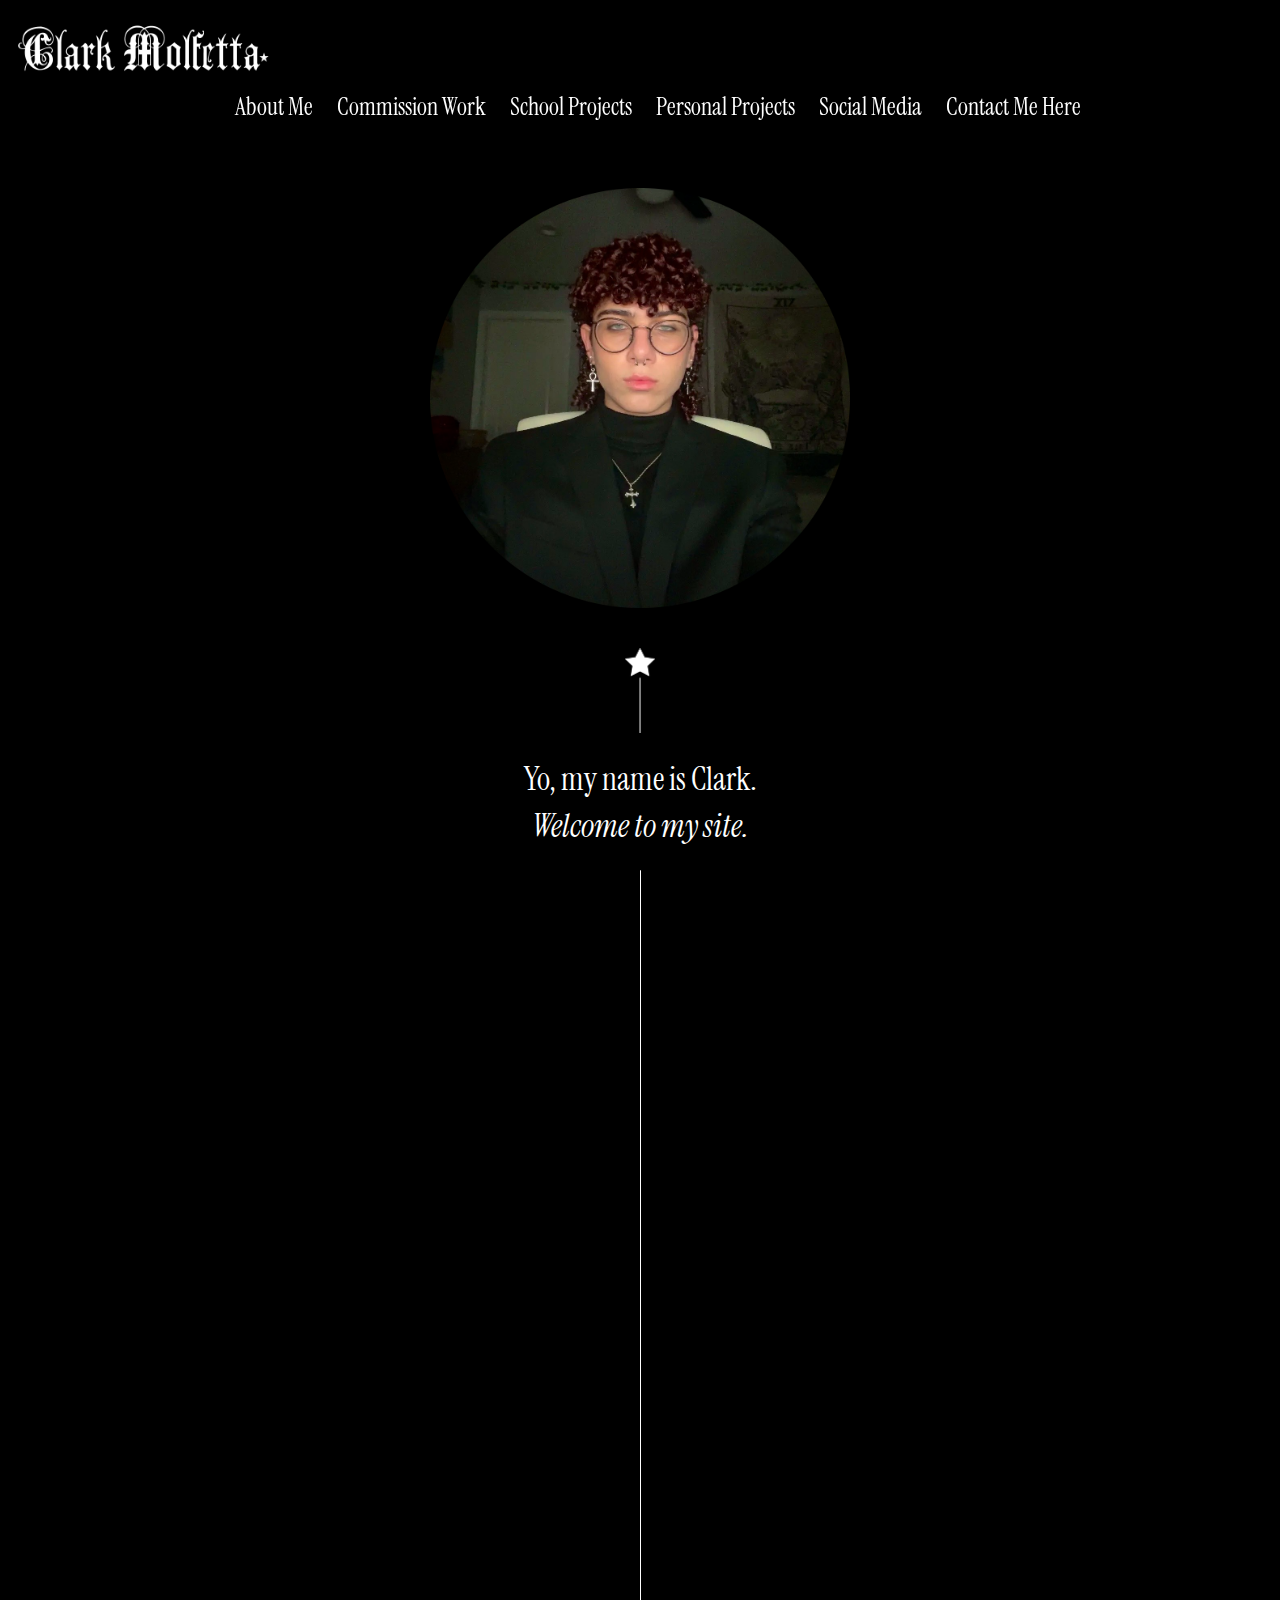
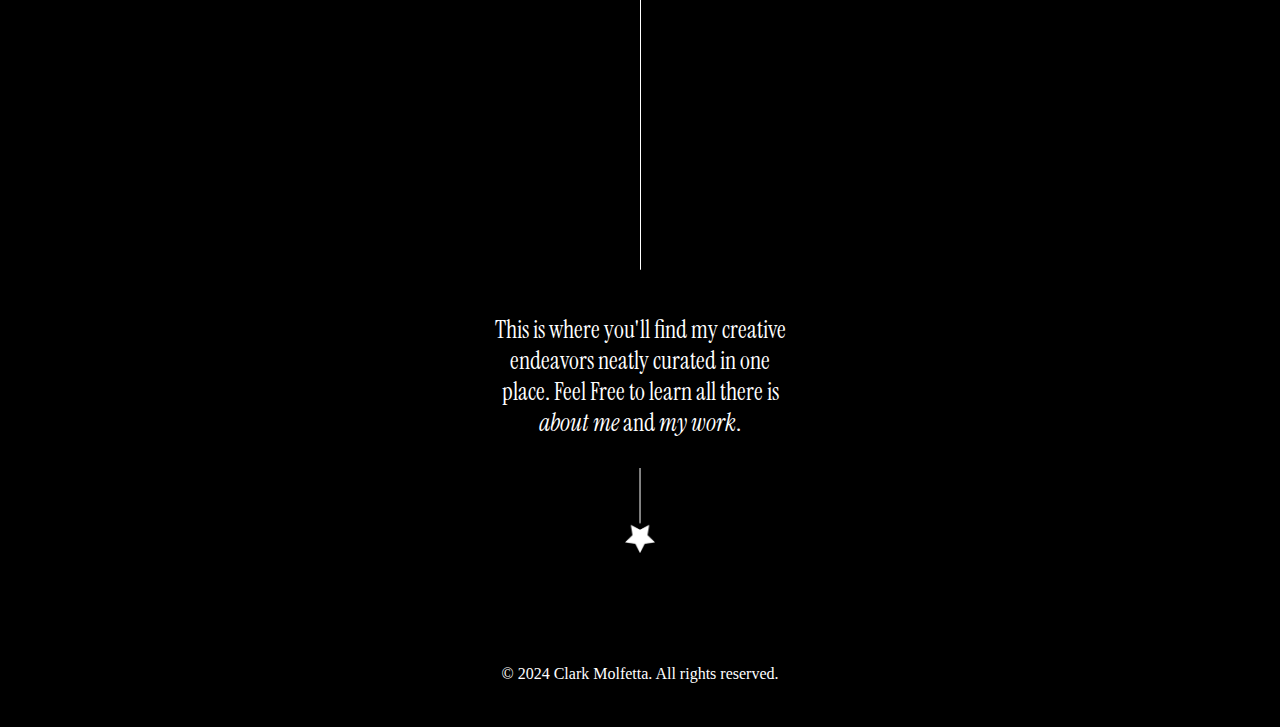
==== index.html @ b3c89c5e "middle height fixed" ====
<!doctype html>
<html lang="en">
<head>
    <meta charset="utf-8">
    <title>CM⋆ Portfolio</title>
    <meta name="description" content="Clark Molfetta's Portfolio / Work Showcase Site">
    <meta name="author" content="Clark Molfetta">
    <link rel="icon" type="image/png" href="favicon.ico">
    <link rel="preconnect" href="https://fonts.googleapis.com">
    <link rel="preconnect" href="https://fonts.gstatic.com" crossorigin>
    <link href="https://fonts.googleapis.com/css2?family=Instrument+Serif:ital@0;1&display=swap" rel="stylesheet">
    <link rel="stylesheet" href="style.css">
    <style>
        body {
            background-color: black;
            color: white;
        }
        <!--making the text white-->
        header, main, footer {
            color: white;
        }
        a {
            font-family: 'Instrument Serif', serif;
            font-size: larger;
            color: white
        }
        h1 {
            font-family: 'Instrument Serif', serif;
            font-weight: 200;
        }
        h2 {
            font-family: 'Instrument Serif', serif;
            font-weight: 200;
            font-size: x-large;
        }
        .welcome {
            font-style: italic;
        }
    </style>
</head>
<body>
    <header id="navbar">
        <a href="#"></a>
            <img class="toplogo" alt="Clark Molfetta⋆" src="Clark Molfetta Star.png" width="280" height="70">
            <nav>
            <center>
                <a href="#">About Me</a>
                <a href="#">Commission Work</a>
                <a href="#">School Projects</a>
                <a href="#">Personal Projects</a>
                <a href="#">Social Media</a>
                <a href="#">Contact Me Here</a> 
            </center>
            </nav>
        </header>
        <main>
            <br>
            <br>
            <br>
            <br>
            <br>
            <br>
            <br>
            <br>
            <br>
            <br>
            <center><img class="" alt="Photo of Clark Molfetta" src="Clark Circle Image.png" width="420" height="420"> </center>
            <br>
            <br>
            <center><img class="accent" alt="Star Accent" src="Star header.png" width=30" height="85"> </center>
            <center><h1>Yo, my name is <b>Clark</b>.</h1></center>
           <center><h1 class="welcome">Welcome to my site.</h1></center> 
           <br>
           <center><img class="accent" alt="Star Accent" src="Star middler.png" width=1" height="1000"> </center>
           <div class="text-block">
           <center><h2>This is where you'll find my creative endeavors neatly curated in one place. Feel Free to learn all there is <em>about me</em> and <em>my work</em>.</h2></center>
           </div>
           <center><img class="accent" alt="Star Accent" src="Star footer.png" width=30" height="85"> </center>
           <br>
           <br>
           <br>
           <br>

        </main>
        <footer>
           <div class="footer-content"> 
            <p>© 2024 Clark Molfetta. All rights reserved.</p>
           </div>
        </footer>
    </body>
</html>
---- style.css ----
nav a {
    font-family: 'Instrument Serif', serif;
    font-size: x-large;
    color: white;
    margin-right: 20px;
    text-decoration: none;
}

nav a:last-child {
    margin-right: 0;
}

nav {
    text-align: center;
}

#navbar {
    position: fixed;
    top: 0;
    width: 100%;
    height: 170px;
    z-index: 1000;
    background: linear-gradient(to bottom, rgba(0,0,0,1) 70%, rgba(0,0,0,0) 100%);
    color: white;
    padding: 15px 10px;
    border: none;
}

h1 {
    margin-bottom: 5px;
}

.welcome {
    margin-top: 5px;
}

.text-block {
    max-width: 300px;
    text-align: center;
    margin: 0 auto;
    padding: 20px;
    background-color: rgba(0, 0, 0, 0.5);
    border-radius: 5px; 
}

.text-block h2 {
    margin-bottom: 10px; 
}

.text-block p {
    margin-bottom: 20px; 
    line-height: 1.6; 
}

footer {
    background-color: rgba(0, 0, 0, 0.8); 
    color: white;
    padding: 20px;
    text-align: center;
}

.footer-content {
    max-width: 1200px; 
    margin: 0 auto;
}
.black-and-white {
    filter: grayscale(100%);
}
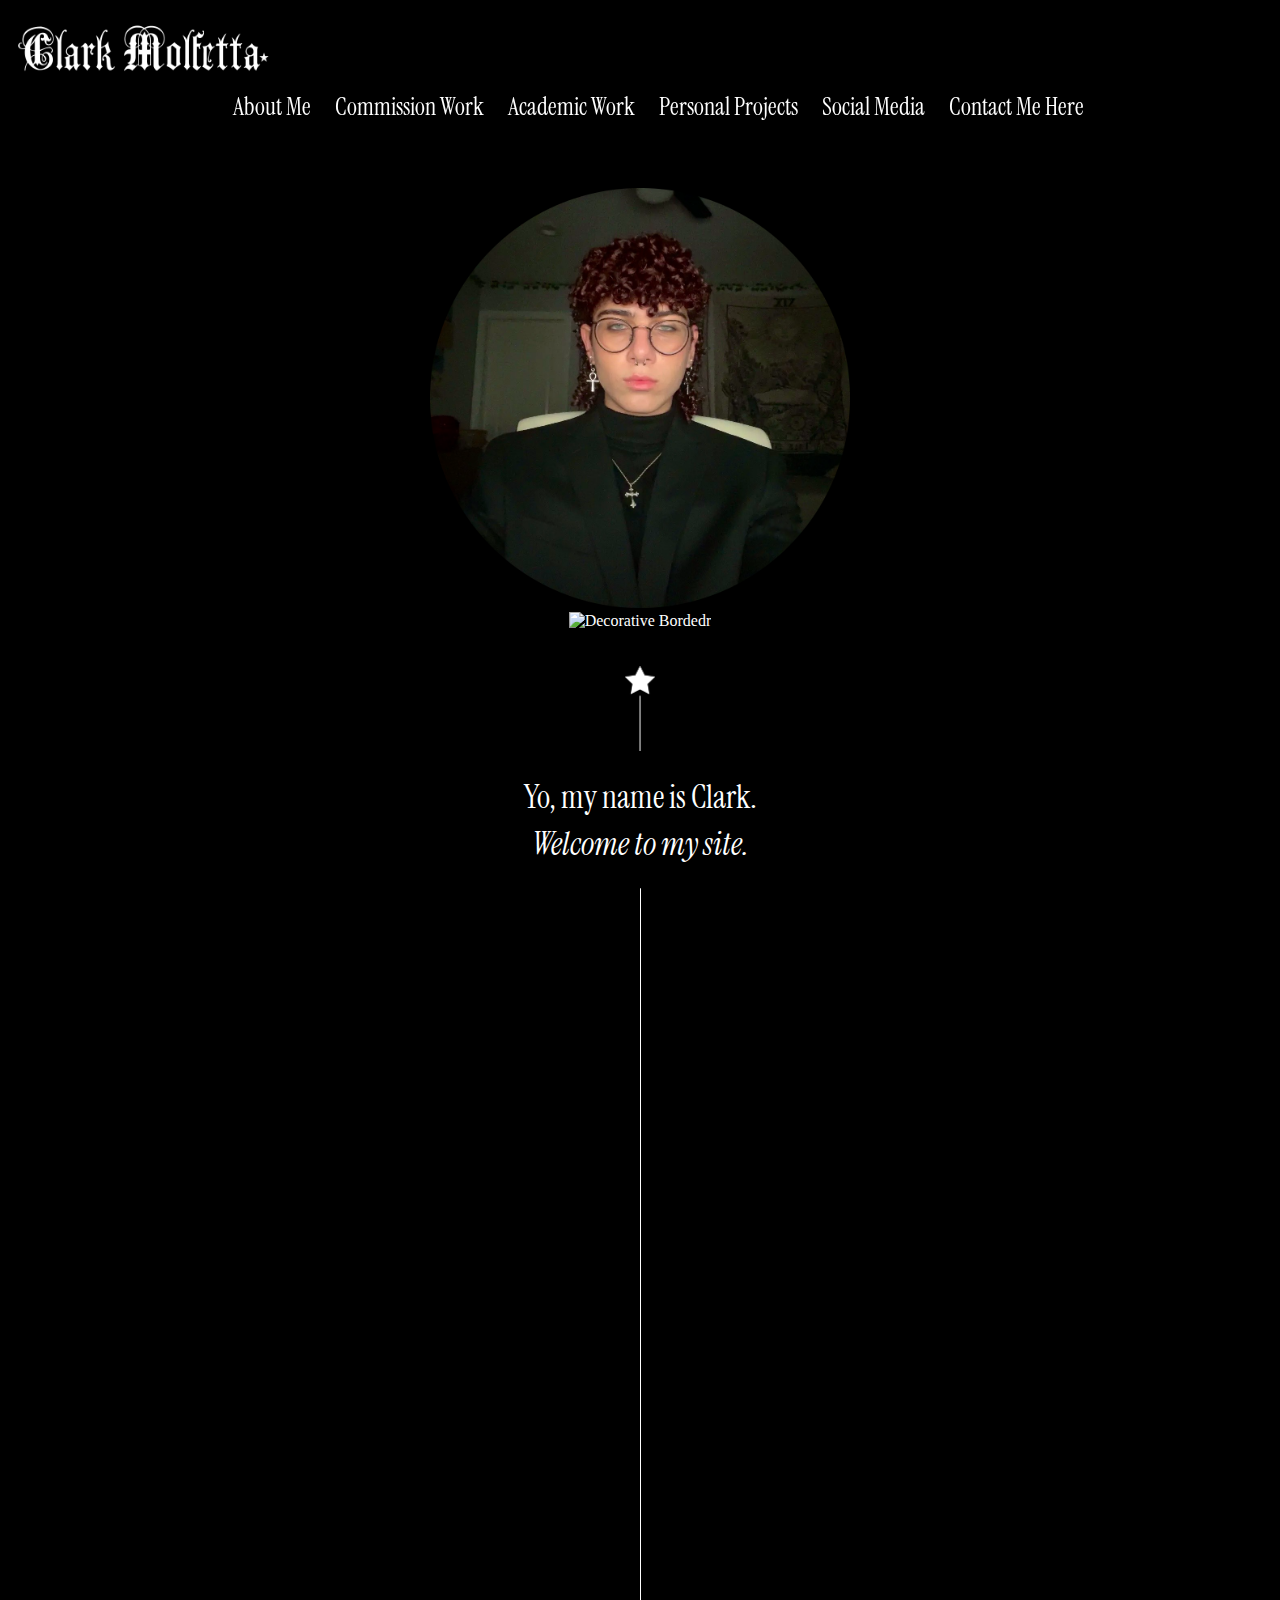
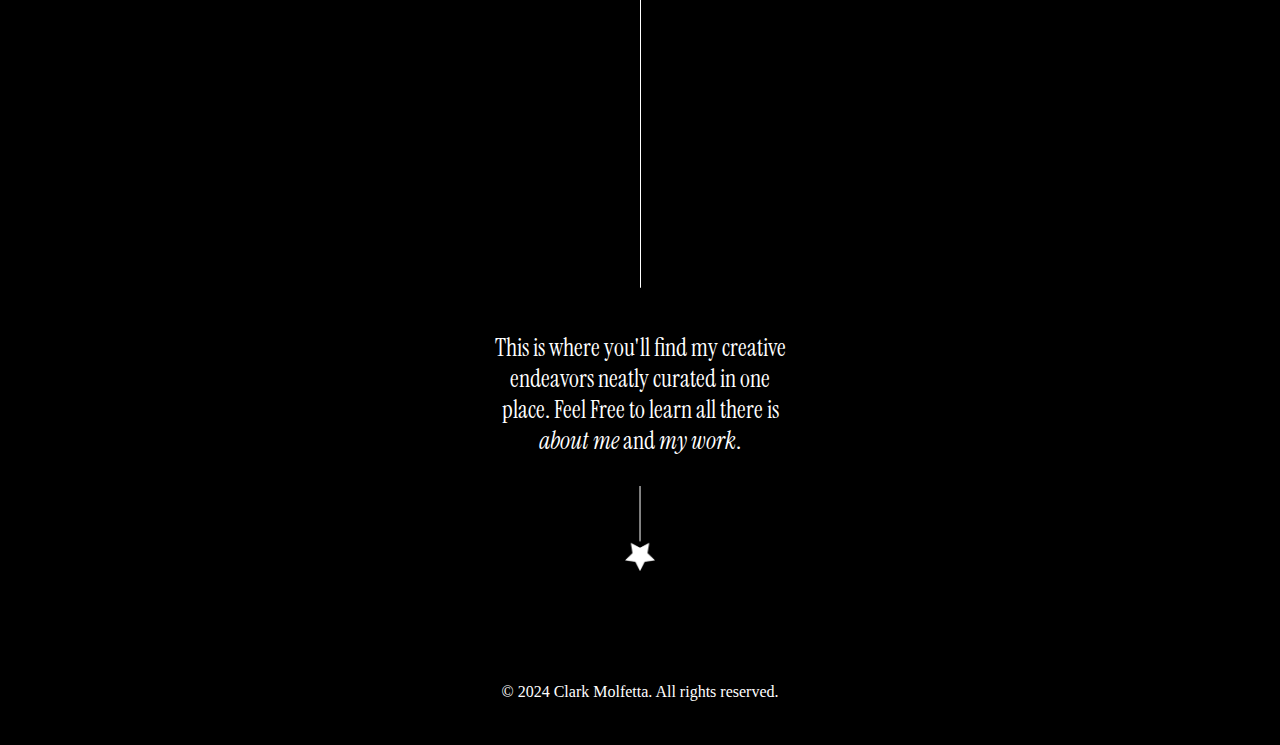
==== commit 534d03d5: "yes" ====
--- a/index.html
+++ b/index.html
@@ -46,7 +46,7 @@
             <center>
                 <a href="#">About Me</a>
                 <a href="#">Commission Work</a>
-                <a href="#">School Projects</a>
+                <a href="#">Academic Work</a>
                 <a href="#">Personal Projects</a>
                 <a href="#">Social Media</a>
                 <a href="#">Contact Me Here</a> 
@@ -65,11 +65,12 @@
             <br>
             <br>
             <center><img class="" alt="Photo of Clark Molfetta" src="Clark Circle Image.png" width="420" height="420"> </center>
+            <center><img class="" alt="Decorative Bordedr" src="Clark Molfetta Star Leaves.png" width="" height=""> </center>
             <br>
             <br>
             <center><img class="accent" alt="Star Accent" src="Star header.png" width=30" height="85"> </center>
-            <center><h1>Yo, my name is <b>Clark</b>.</h1></center>
-           <center><h1 class="welcome">Welcome to my site.</h1></center> 
+            <center><h1><span class="typing-text">Yo, my name is <b>Clark</b>.</span></h1></center>
+            <center><h1 class="welcome"><span class="typing-text">Welcome to my site.</span></h1></center> 
            <br>
            <center><img class="accent" alt="Star Accent" src="Star middler.png" width=1" height="1000"> </center>
            <div class="text-block">
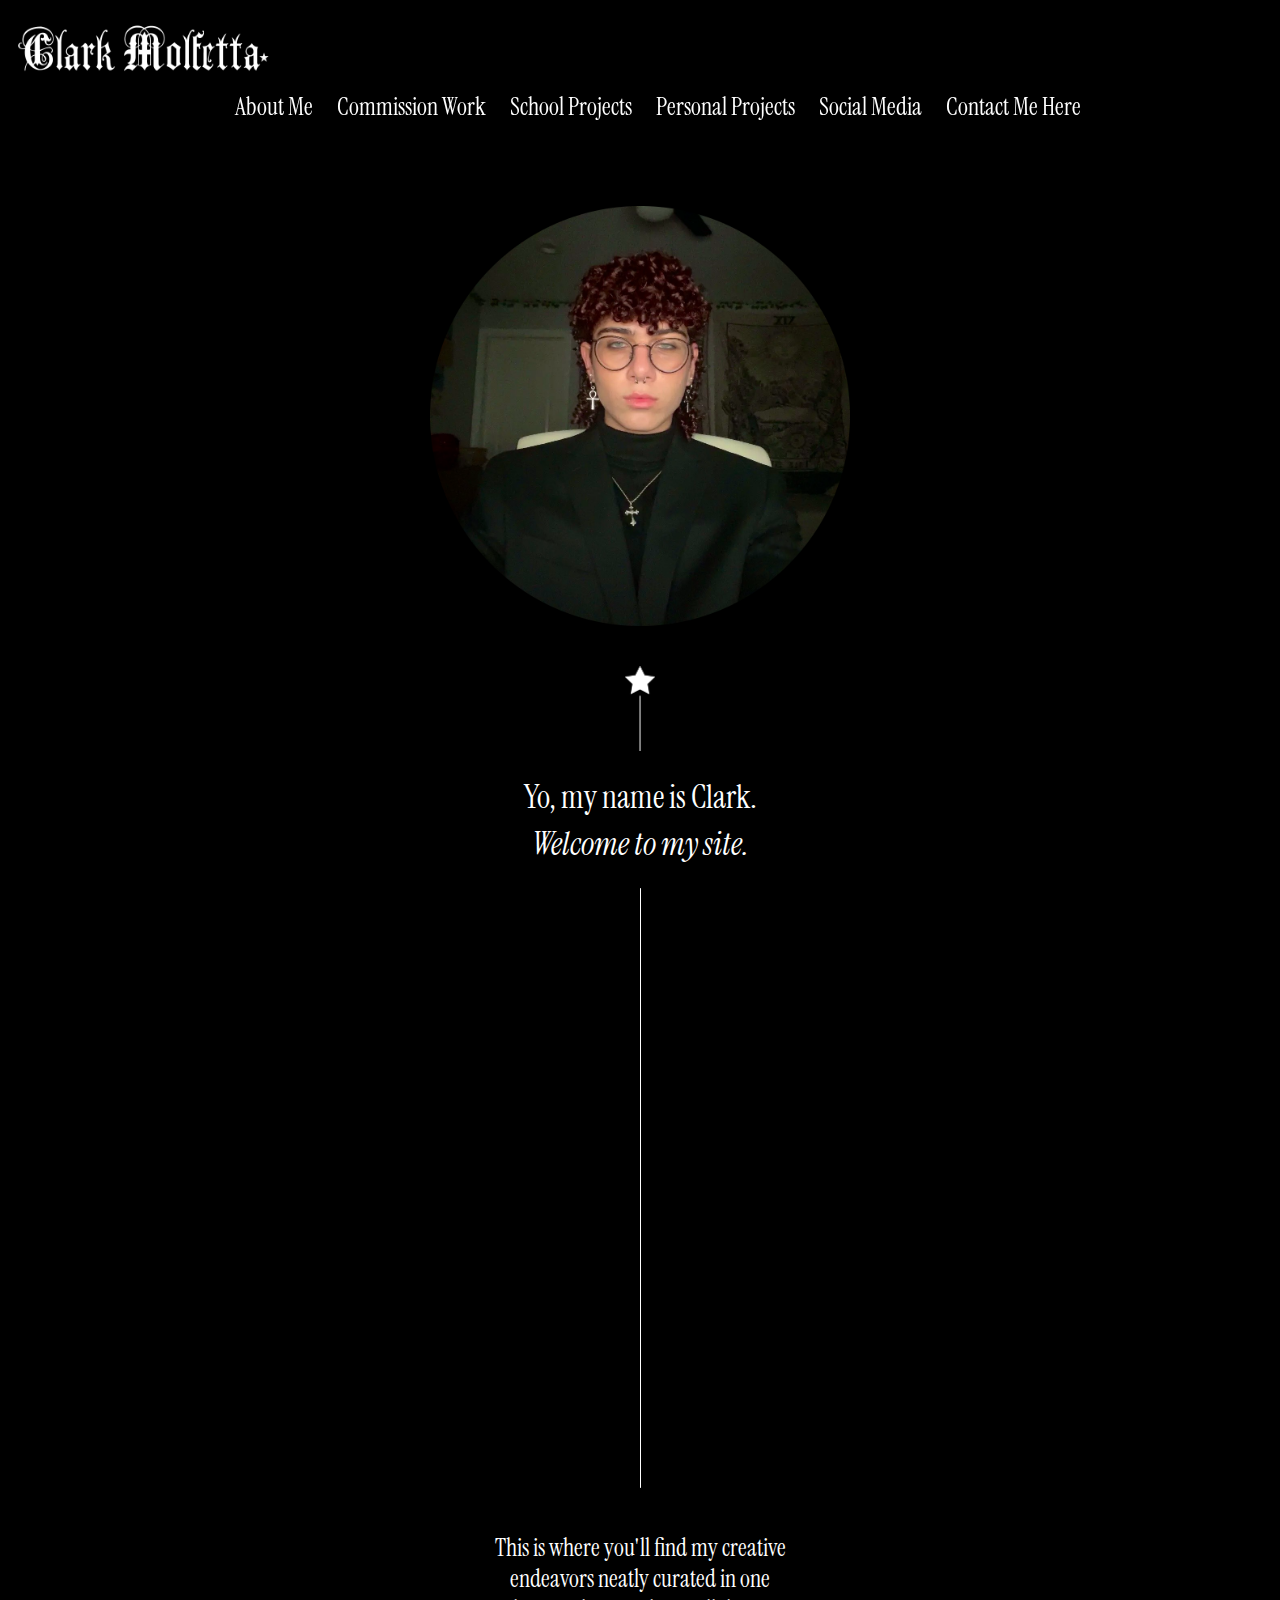
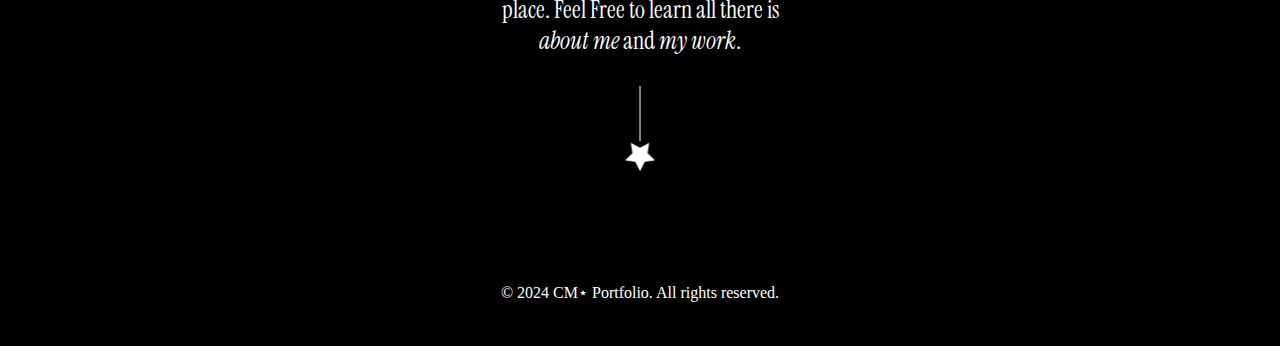
==== commit b9e477ff: "Back to beggining" ====
--- a/index.html
+++ b/index.html
@@ -46,7 +46,7 @@
             <center>
                 <a href="#">About Me</a>
                 <a href="#">Commission Work</a>
-                <a href="#">Academic Work</a>
+                <a href="#">School Projects</a>
                 <a href="#">Personal Projects</a>
                 <a href="#">Social Media</a>
                 <a href="#">Contact Me Here</a> 
@@ -64,15 +64,15 @@
             <br>
             <br>
             <br>
-            <center><img class="" alt="Photo of Clark Molfetta" src="Clark Circle Image.png" width="420" height="420"> </center>
-            <center><img class="" alt="Decorative Bordedr" src="Clark Molfetta Star Leaves.png" width="" height=""> </center>
+            <br>
+            <center><img class="mainphoto" alt="Photo of Clark Molfetta" src="Clark Circle Image.png" width="420" height="420"> </center>
             <br>
             <br>
             <center><img class="accent" alt="Star Accent" src="Star header.png" width=30" height="85"> </center>
-            <center><h1><span class="typing-text">Yo, my name is <b>Clark</b>.</span></h1></center>
-            <center><h1 class="welcome"><span class="typing-text">Welcome to my site.</span></h1></center> 
+            <center><h1>Yo, my name is <b>Clark</b>.</h1></center>
+           <center><h1 class="welcome">Welcome to my site.</h1></center> 
            <br>
-           <center><img class="accent" alt="Star Accent" src="Star middler.png" width=1" height="1000"> </center>
+           <center><img class="accent" alt="Star Accent" src="Star middler.png" width=1" height="600"> </center>
            <div class="text-block">
            <center><h2>This is where you'll find my creative endeavors neatly curated in one place. Feel Free to learn all there is <em>about me</em> and <em>my work</em>.</h2></center>
            </div>
@@ -84,9 +84,9 @@
 
         </main>
         <footer>
-           <div class="footer-content"> 
-            <p>© 2024 Clark Molfetta. All rights reserved.</p>
-           </div>
+             <div class="footer-content">
+                <p>© 2024 CM⋆ Portfolio. All rights reserved.</p>
+            </div>
         </footer>
     </body>
-</html>   
+</html>   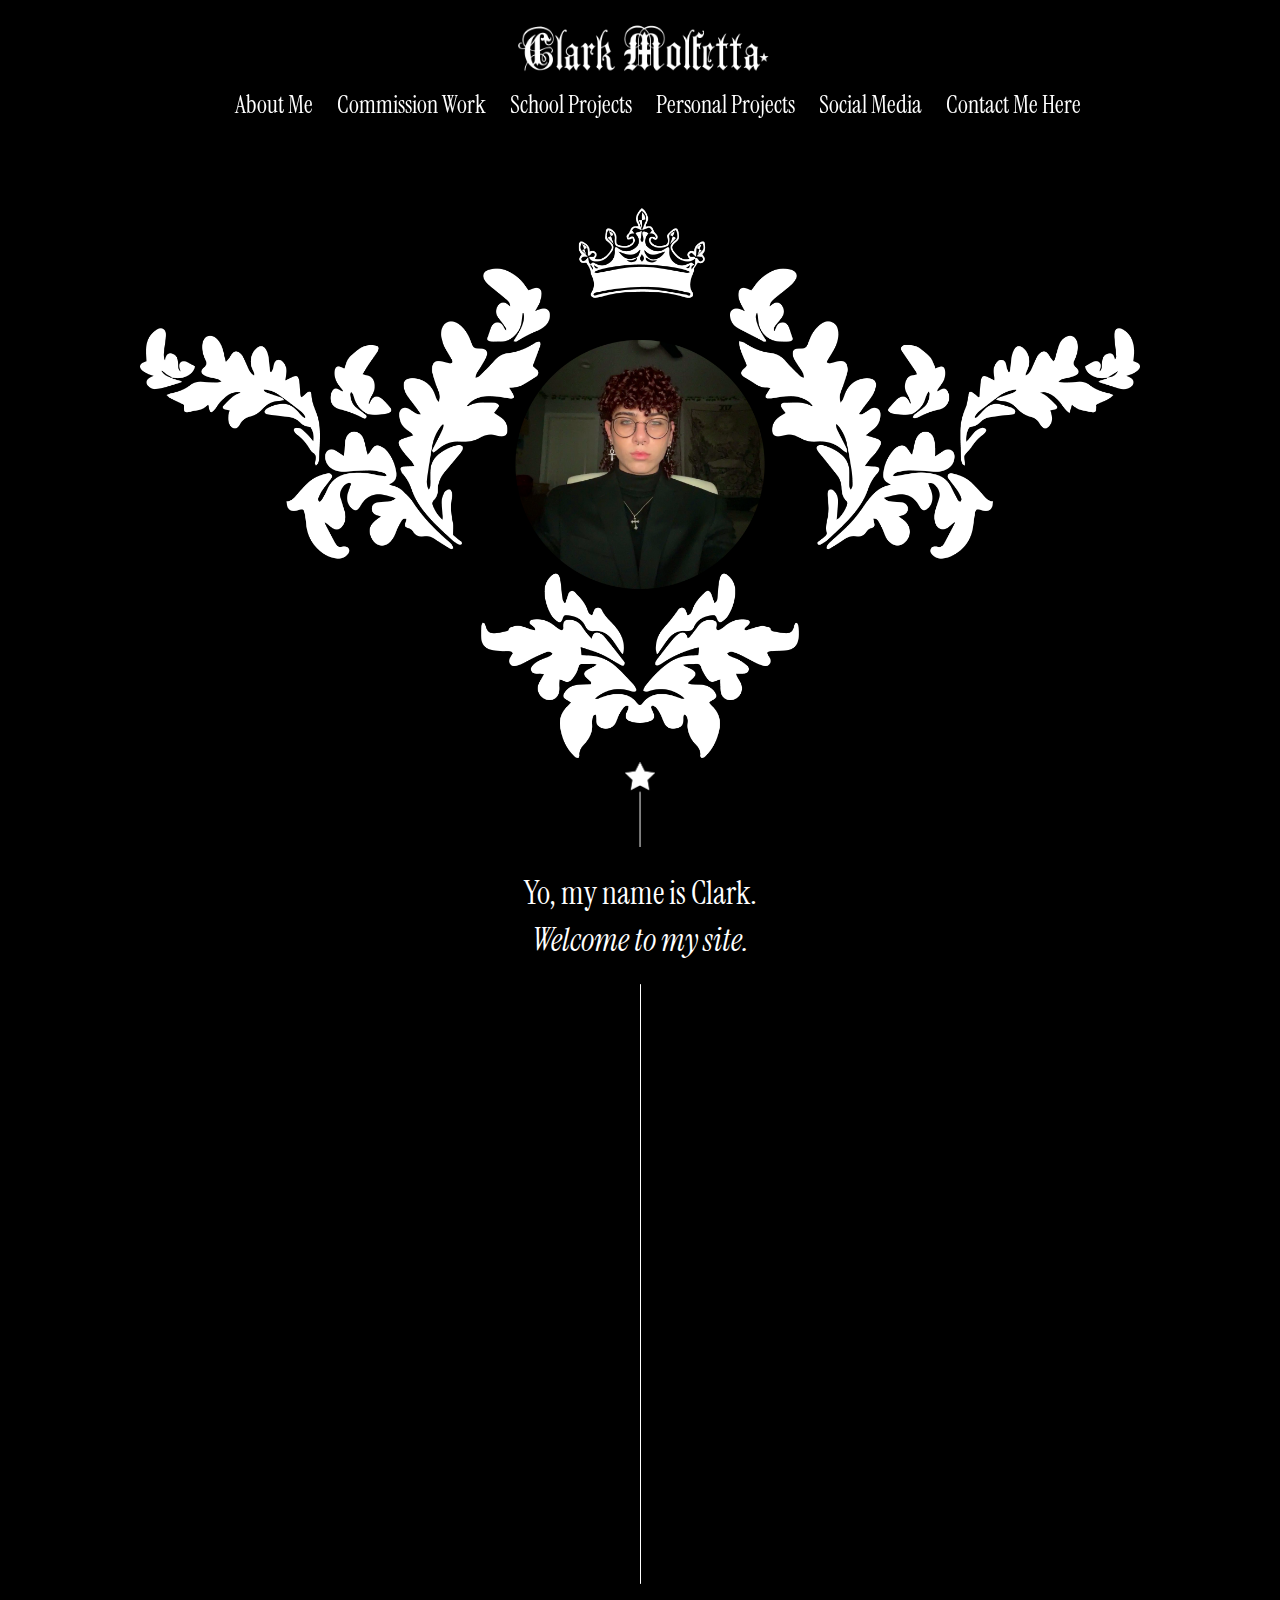
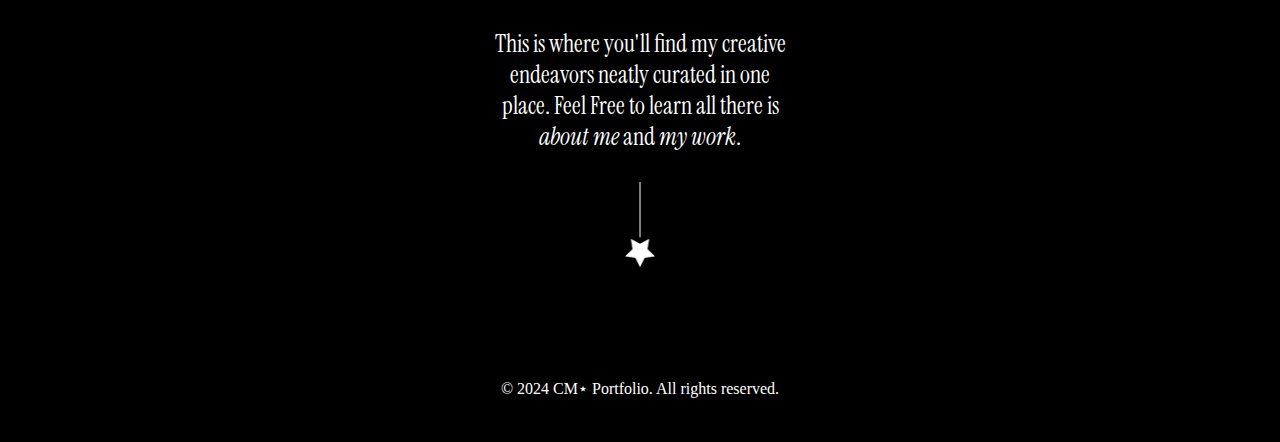
==== commit 48147c3c: "Image Flex" ====
--- a/index.html
+++ b/index.html
@@ -41,7 +41,9 @@
 <body>
     <header id="navbar">
         <a href="#"></a>
+        <center>
             <img class="toplogo" alt="Clark Molfetta⋆" src="Clark Molfetta Star.png" width="280" height="70">
+        </center>
             <nav>
             <center>
                 <a href="#">About Me</a>
@@ -64,12 +66,14 @@
             <br>
             <br>
             <br>
-            <br>
-            <center><img class="mainphoto" alt="Photo of Clark Molfetta" src="Clark Circle Image.png" width="420" height="420"> </center>
-            <br>
-            <br>
-            <center><img class="accent" alt="Star Accent" src="Star header.png" width=30" height="85"> </center>
-            <center><h1>Yo, my name is <b>Clark</b>.</h1></center>
+            <center>
+                <img class="mainphoto" alt="Photo of Clark Molfetta" src="Clark Circle with Leaves.png" width="1000" height="550"> 
+            <center>
+                <img class="accent" alt="Star Accent" src="Star header.png" width=30" height="85"> 
+            </center>
+            <center>
+                <h1>Yo, my name is <b>Clark</b>.</h1>
+            </center>
            <center><h1 class="welcome">Welcome to my site.</h1></center> 
            <br>
            <center><img class="accent" alt="Star Accent" src="Star middler.png" width=1" height="600"> </center>
--- a/style.css
+++ b/style.css
@@ -49,8 +49,21 @@
 
 .text-block p {
     margin-bottom: 20px; 
-    line-height: 1.6; 
+    line-height: 1.6;
 }
+    
+    
+main {
+    display: flex;
+    flex-direction: column;
+    align-items: center;
+}
+    
+.mainphoto {
+    max-width: 100%;
+    height: auto;
+    margin-top: 20px; /* Adjust margin as needed */
+}      
 
 footer {
     background-color: rgba(0, 0, 0, 0.8); 
@@ -65,4 +78,5 @@
 }
 .black-and-white {
     filter: grayscale(100%);
-}+}
+
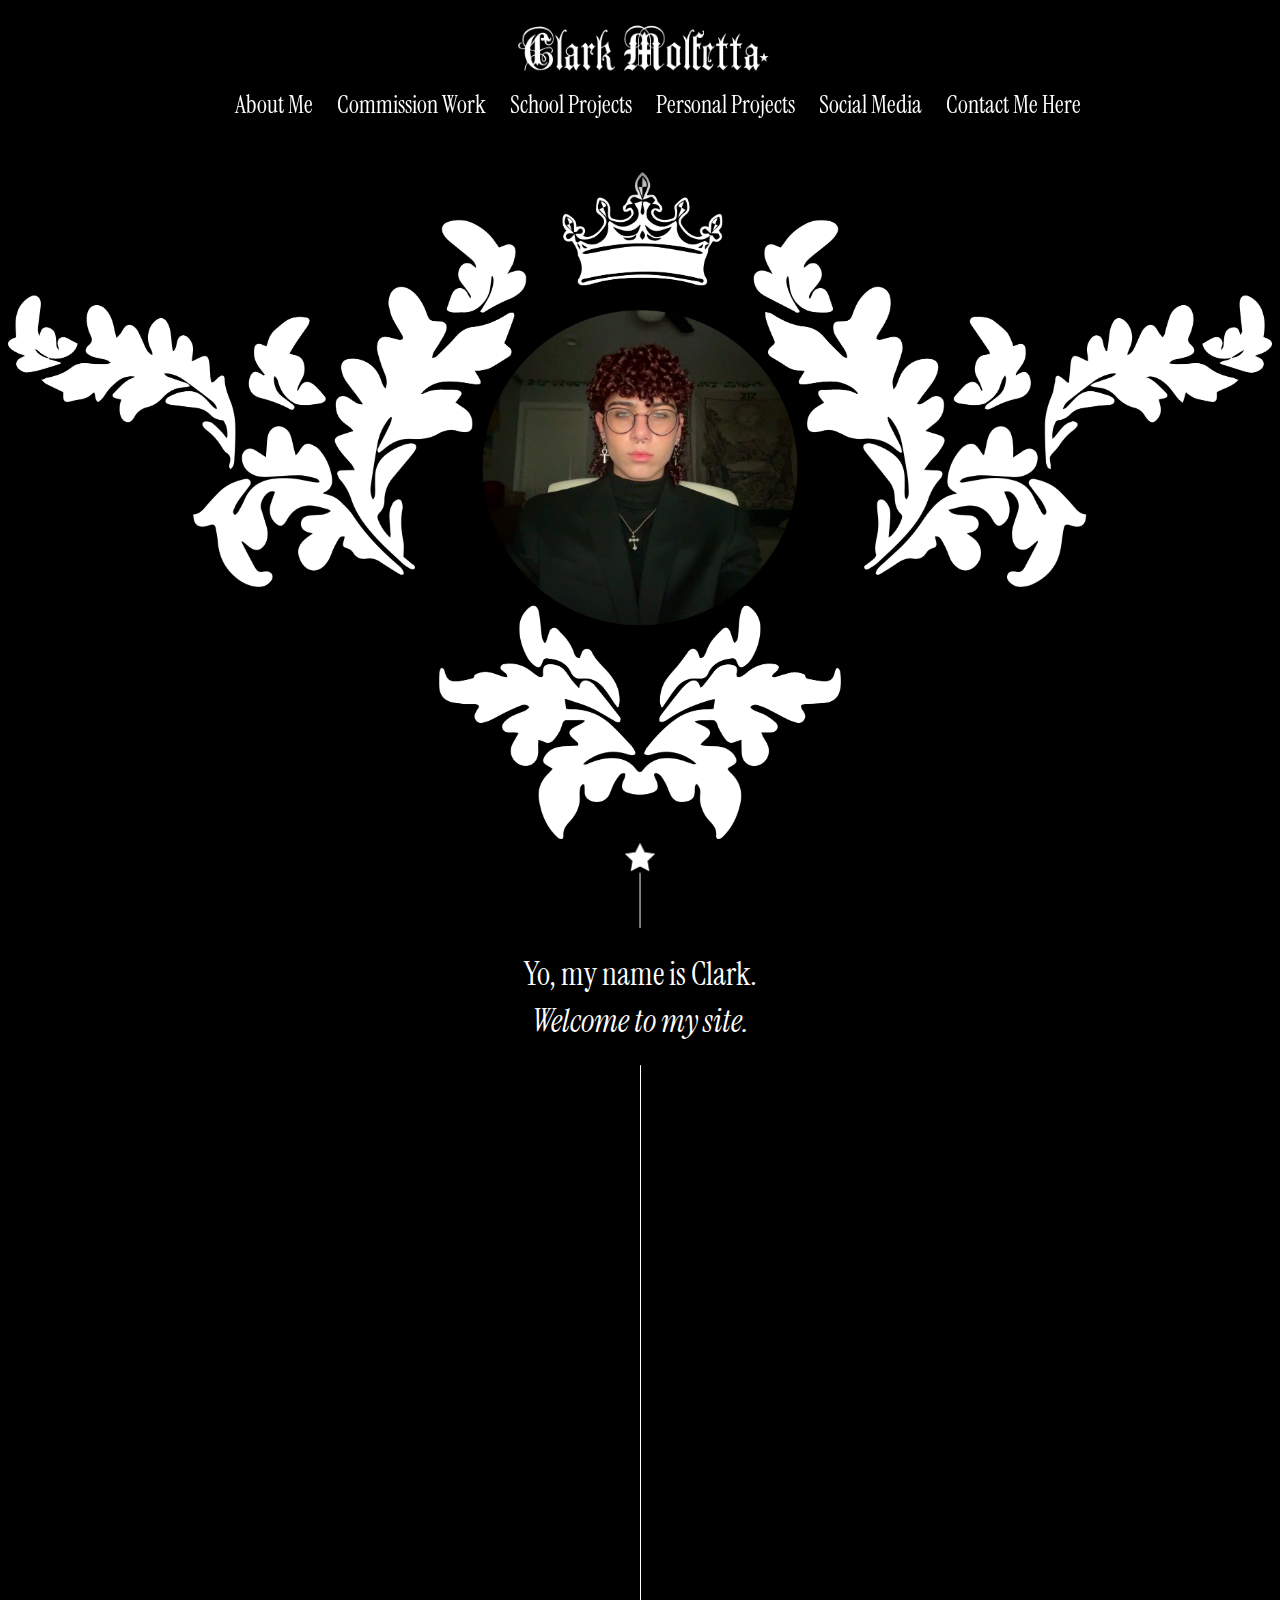
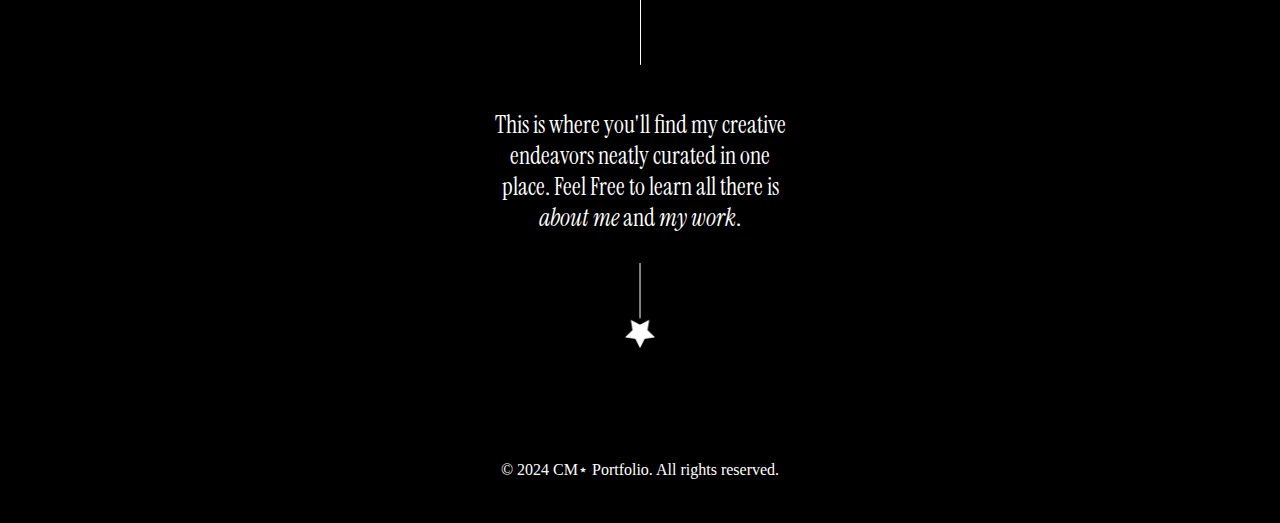
==== commit e8197233: "new image" ====
--- a/index.html
+++ b/index.html
@@ -64,10 +64,8 @@
             <br>
             <br>
             <br>
-            <br>
-            <br>
             <center>
-                <img class="mainphoto" alt="Photo of Clark Molfetta" src="Clark Circle with Leaves.png" width="1000" height="550"> 
+                <img class="mainphoto" alt="Photo of Clark Molfetta" src="Clark Circle with Leaves.png" width="1500" height="825"> 
             <center>
                 <img class="accent" alt="Star Accent" src="Star header.png" width=30" height="85"> 
             </center>
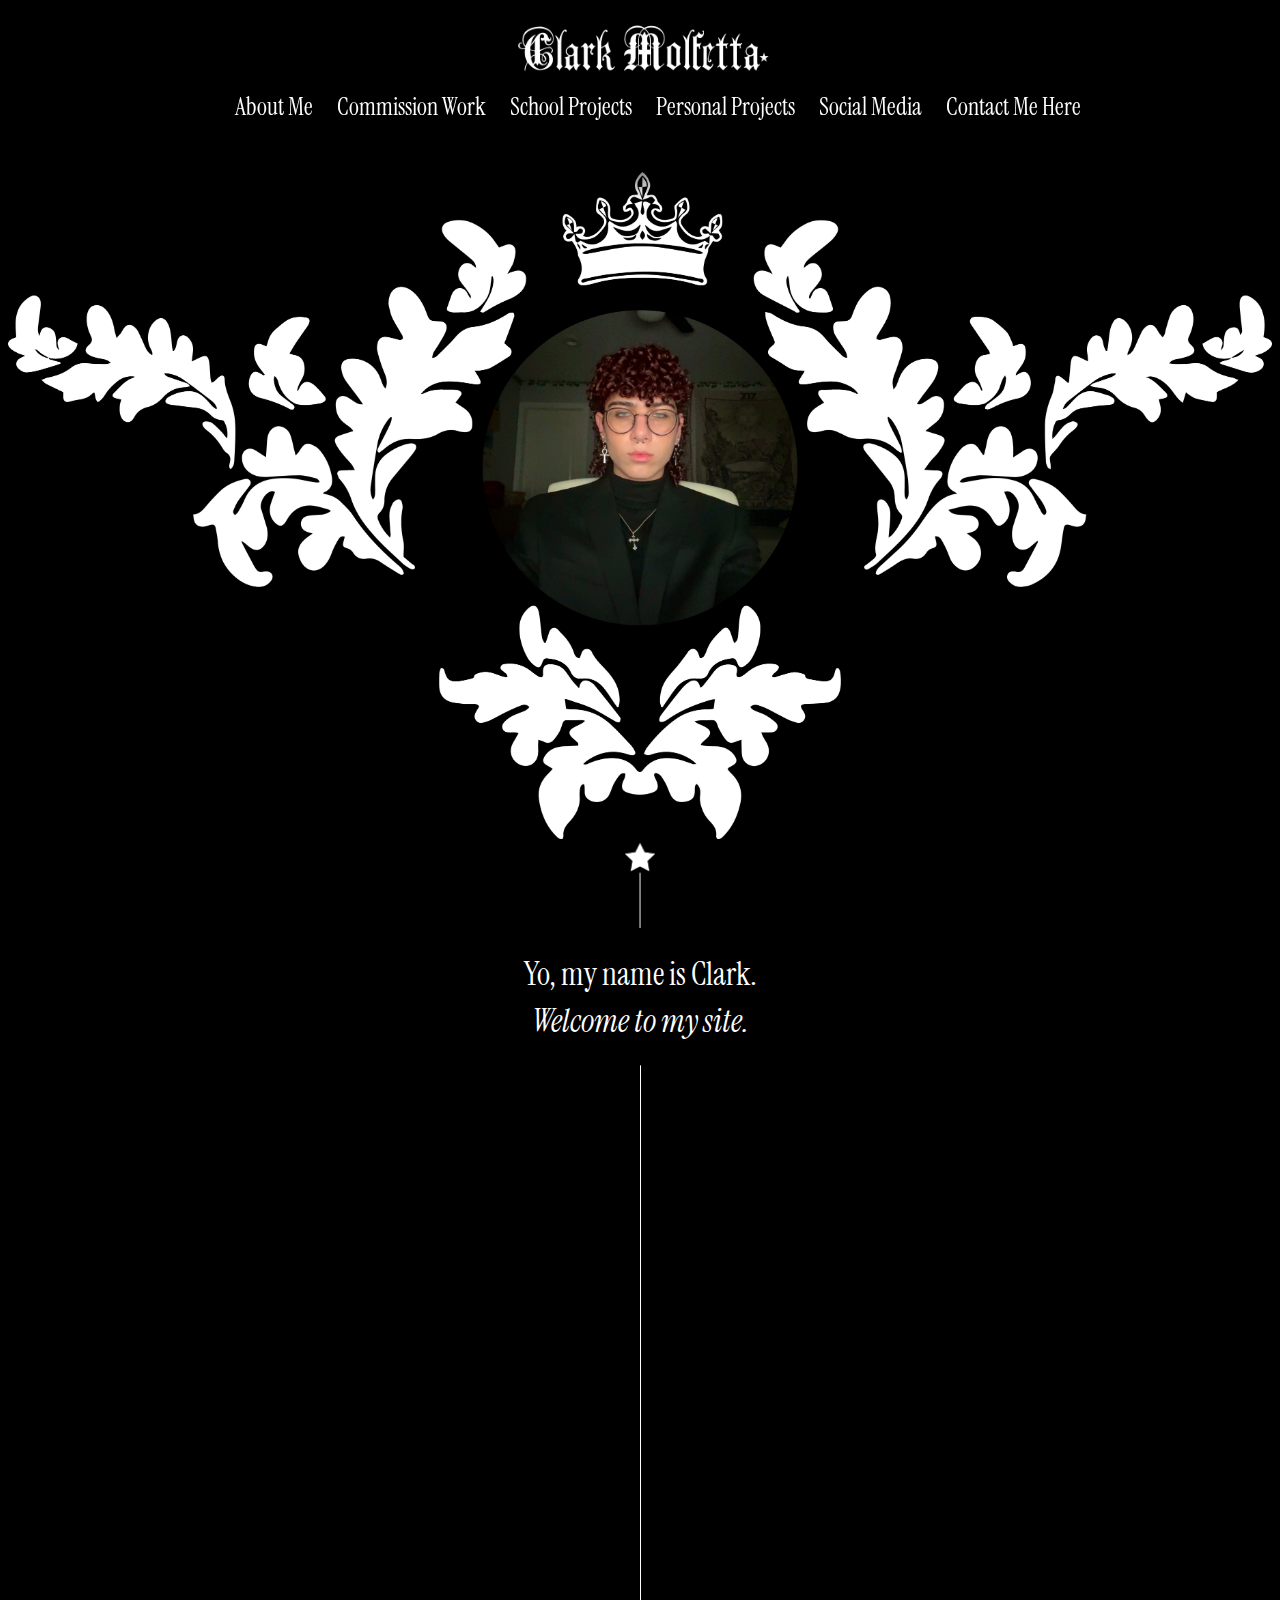
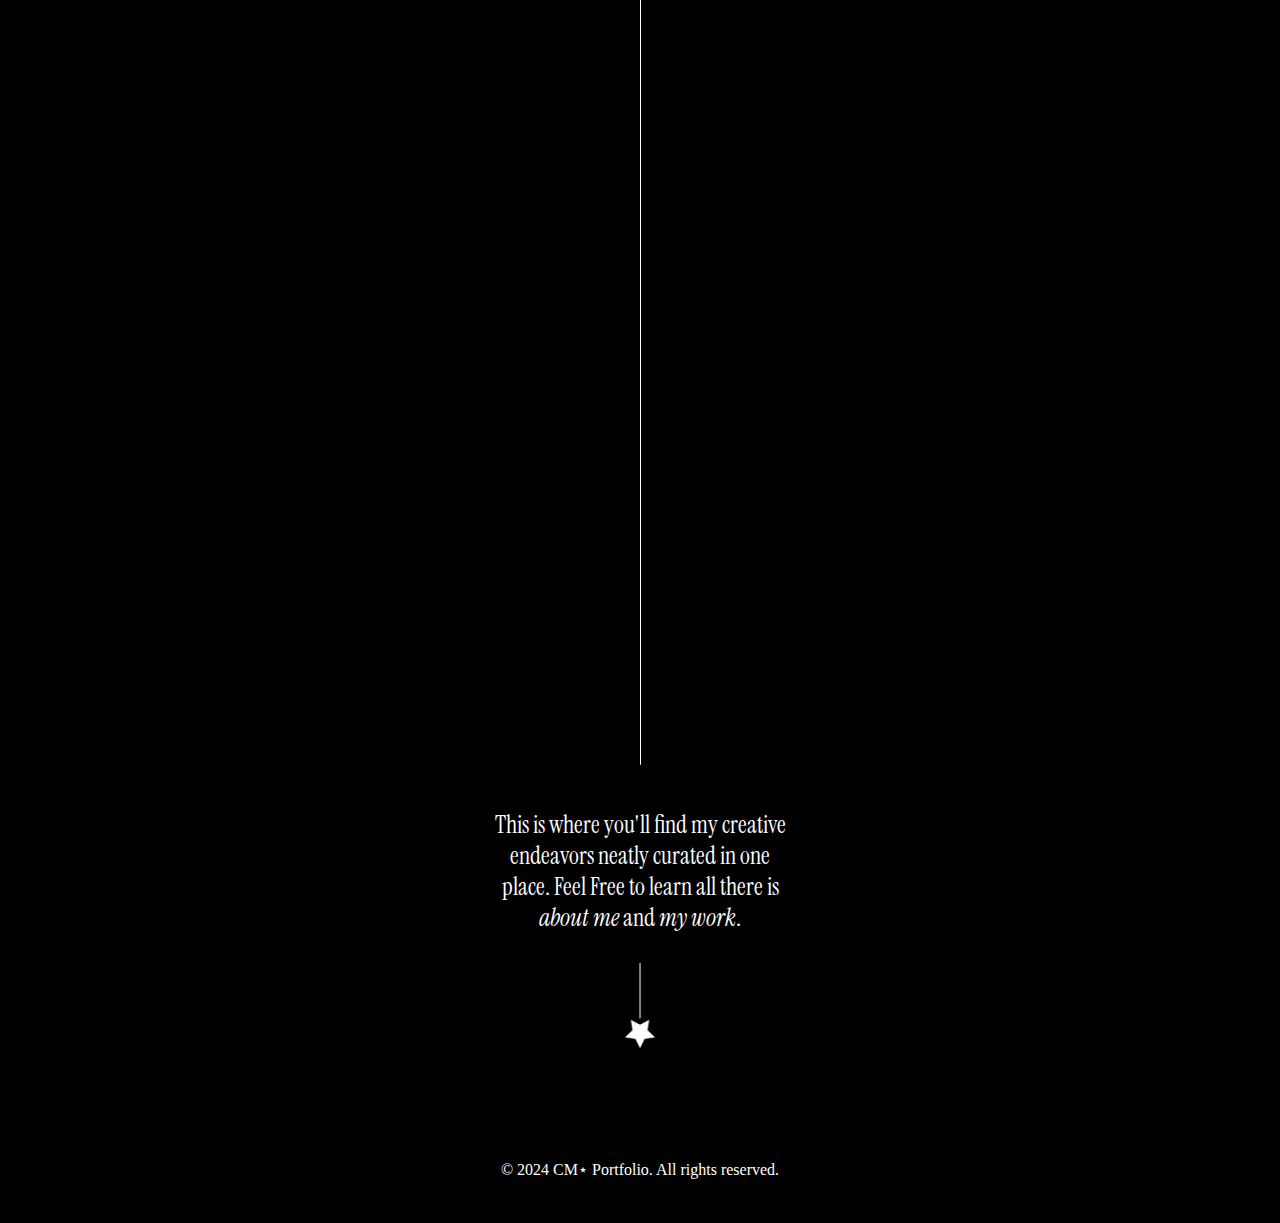
==== commit 3979f4de: "adjustments" ====
--- a/index.html
+++ b/index.html
@@ -37,16 +37,18 @@
             font-style: italic;
         }
     </style>
+    <script src="script.js" defer></script>
 </head>
 <body>
     <header id="navbar">
-        <a href="#"></a>
+        <a href="index.html">
         <center>
             <img class="toplogo" alt="Clark Molfetta⋆" src="Clark Molfetta Star.png" width="280" height="70">
         </center>
+        </a>
             <nav>
             <center>
-                <a href="#">About Me</a>
+                <a href="aboutme.html">About Me</a>
                 <a href="#">Commission Work</a>
                 <a href="#">School Projects</a>
                 <a href="#">Personal Projects</a>
@@ -65,7 +67,7 @@
             <br>
             <br>
             <center>
-                <img class="mainphoto" alt="Photo of Clark Molfetta" src="Clark Circle with Leaves.png" width="1500" height="825"> 
+                <img class="mainphoto" alt="Photo of Clark Molfetta" src="Clark Circle with Leaves.png" width="1300" height="850"> 
             <center>
                 <img class="accent" alt="Star Accent" src="Star header.png" width=30" height="85"> 
             </center>
@@ -74,7 +76,7 @@
             </center>
            <center><h1 class="welcome">Welcome to my site.</h1></center> 
            <br>
-           <center><img class="accent" alt="Star Accent" src="Star middler.png" width=1" height="600"> </center>
+           <center><img class="accent" alt="Star Accent" src="Star middler.png" width=1" height="1300"> </center>
            <div class="text-block">
            <center><h2>This is where you'll find my creative endeavors neatly curated in one place. Feel Free to learn all there is <em>about me</em> and <em>my work</em>.</h2></center>
            </div>
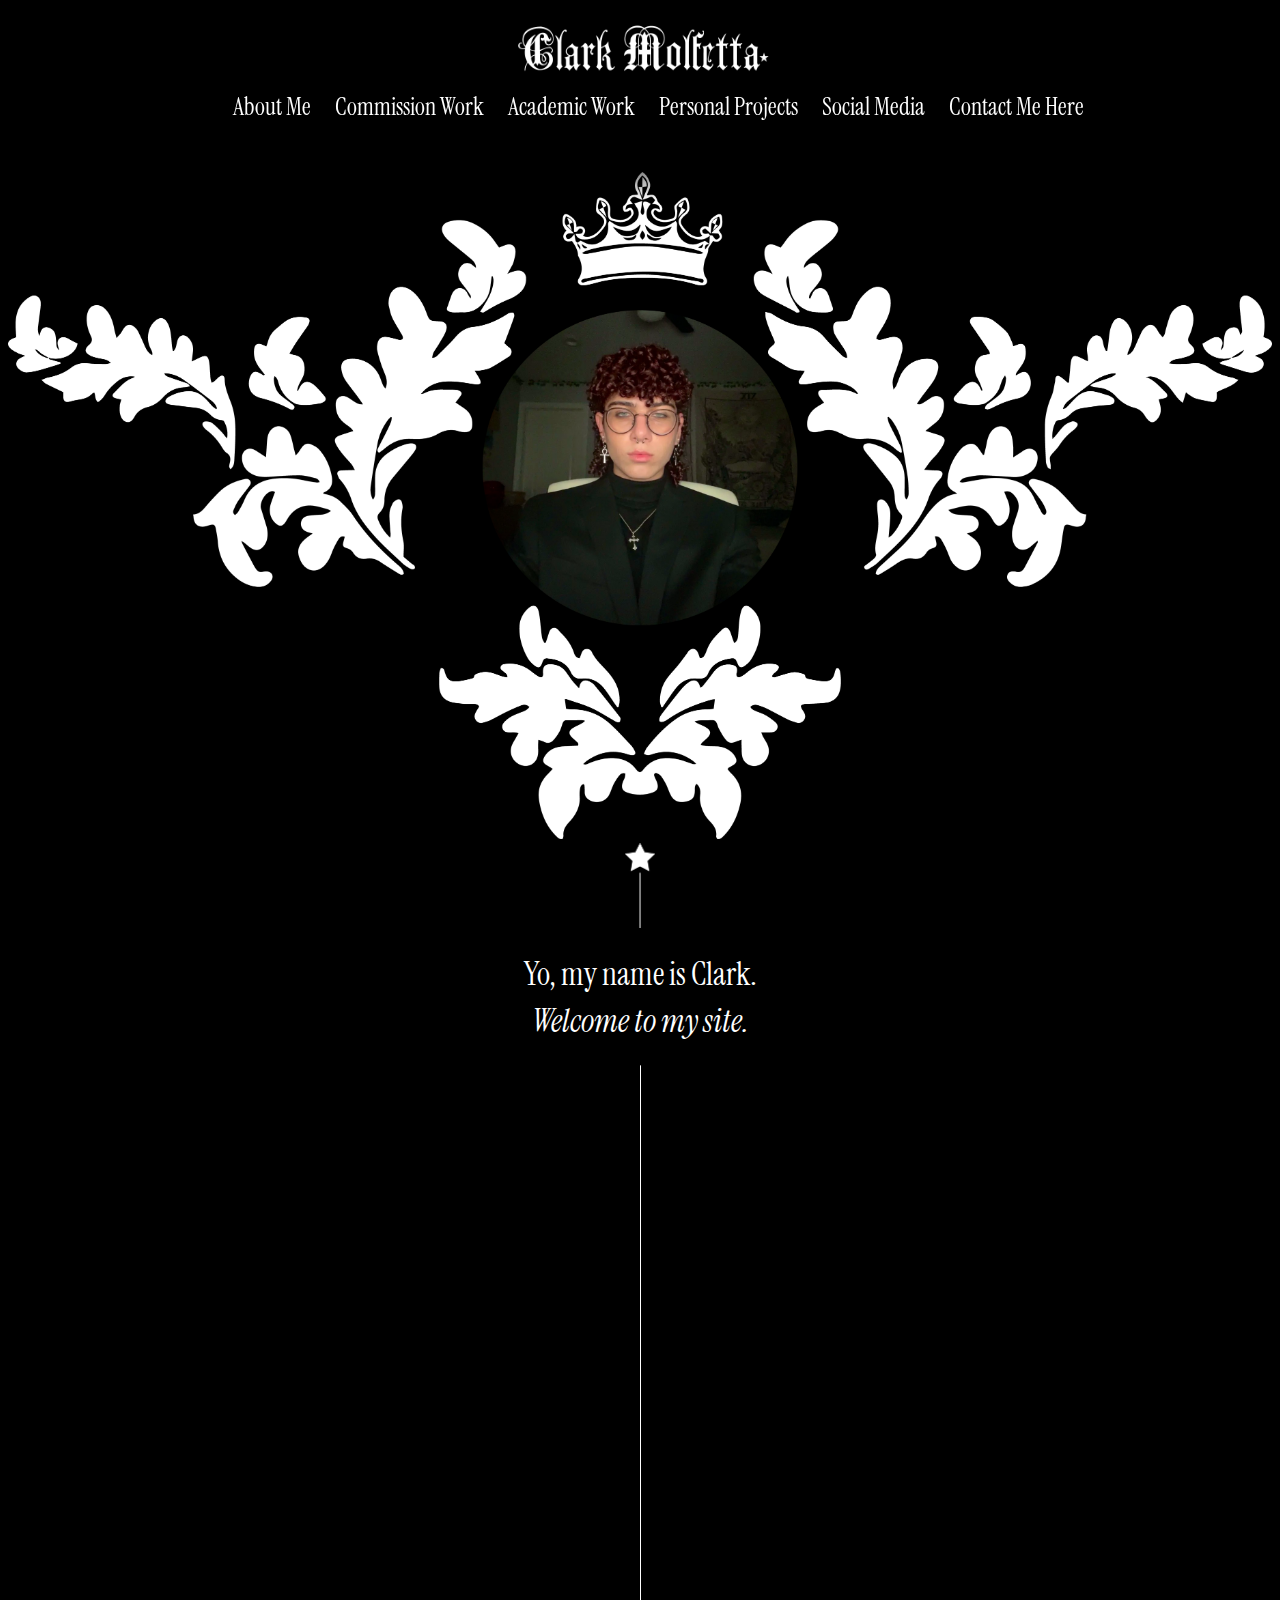
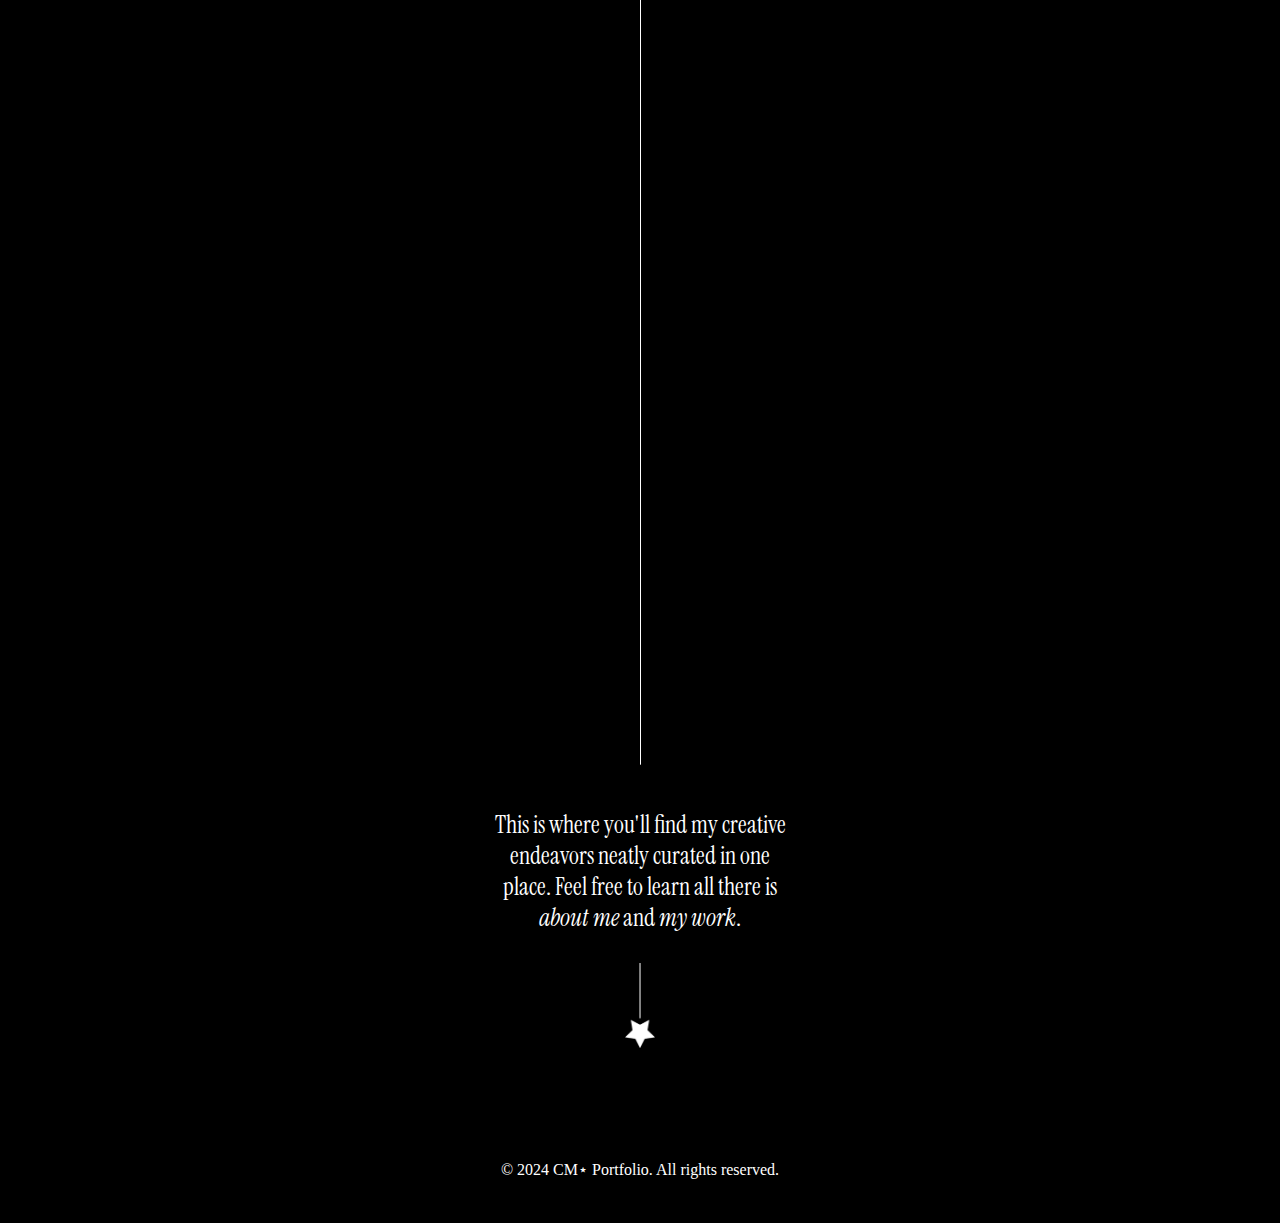
==== commit ac4e931c: "link updates" ====
--- a/index.html
+++ b/index.html
@@ -37,7 +37,6 @@
             font-style: italic;
         }
     </style>
-    <script src="script.js" defer></script>
 </head>
 <body>
     <header id="navbar">
@@ -49,11 +48,11 @@
             <nav>
             <center>
                 <a href="aboutme.html">About Me</a>
-                <a href="#">Commission Work</a>
-                <a href="#">School Projects</a>
-                <a href="#">Personal Projects</a>
+                <a href="commisionwork.html">Commission Work</a>
+                <a href="academicwork.html">Academic Work</a>
+                <a href="personalprojects.html">Personal Projects</a>
                 <a href="#">Social Media</a>
-                <a href="#">Contact Me Here</a> 
+                <a href="contactmehere.html">Contact Me Here</a> 
             </center>
             </nav>
         </header>
@@ -78,7 +77,7 @@
            <br>
            <center><img class="accent" alt="Star Accent" src="Star middler.png" width=1" height="1300"> </center>
            <div class="text-block">
-           <center><h2>This is where you'll find my creative endeavors neatly curated in one place. Feel Free to learn all there is <em>about me</em> and <em>my work</em>.</h2></center>
+           <center><h2>This is where you'll find my creative endeavors neatly curated in one place. Feel free to learn all there is <em>about me</a></em> and <em>my work</em>.</h2></center>
            </div>
            <center><img class="accent" alt="Star Accent" src="Star footer.png" width=30" height="85"> </center>
            <br>
--- a/style.css
+++ b/style.css
@@ -43,6 +43,15 @@
     border-radius: 5px; 
 }
 
+.text-block-aboutme {
+    max-width: 325px;
+    text-align: center;
+    margin: 0 auto;
+    padding: 20px;
+    background-color: rgba(0, 0, 0, 0.5);
+    border-radius: 5px; 
+}
+
 .text-block h2 {
     margin-bottom: 10px; 
 }
@@ -80,3 +89,49 @@
     filter: grayscale(100%);
 }
 
+.grid-container {
+    display: flex;
+    flex-wrap: wrap;
+    gap: 20px; /* Adjust the gap between items */
+    padding: 20px; /* Adjust the container padding */
+}
+
+.grid-item {
+    position: relative;
+    width: 500px;
+    height: 500px;
+    border-radius: 10px;
+    overflow: hidden;
+    box-shadow: 0 4px 8px rgba(0, 0, 0, 0.1);
+    transition: transform 0.3s ease;
+    background-size: cover;
+    background-position: center;
+}
+
+.grid-item:hover {
+    transform: scale(1.05);
+}
+
+.text-overlay {
+    position: absolute;
+    bottom: 0;
+    left: 0;
+    width: 100%;
+    padding: 10px;
+    border-radius: 0 0 10px 10px;
+}
+
+.text-overlay h3,
+.text-overlay p {
+    margin: 0;
+    color: rgb(0, 0, 0);
+    font-family: 'Instrument Serif', Serif;
+    font-size: xx-large;
+    text-shadow: 1px 1.5px #adadad;
+}
+
+.caption {
+    font-size: smaller;
+    font-family: 'Instrument Serif', Serif;
+    font-style: italic;
+}